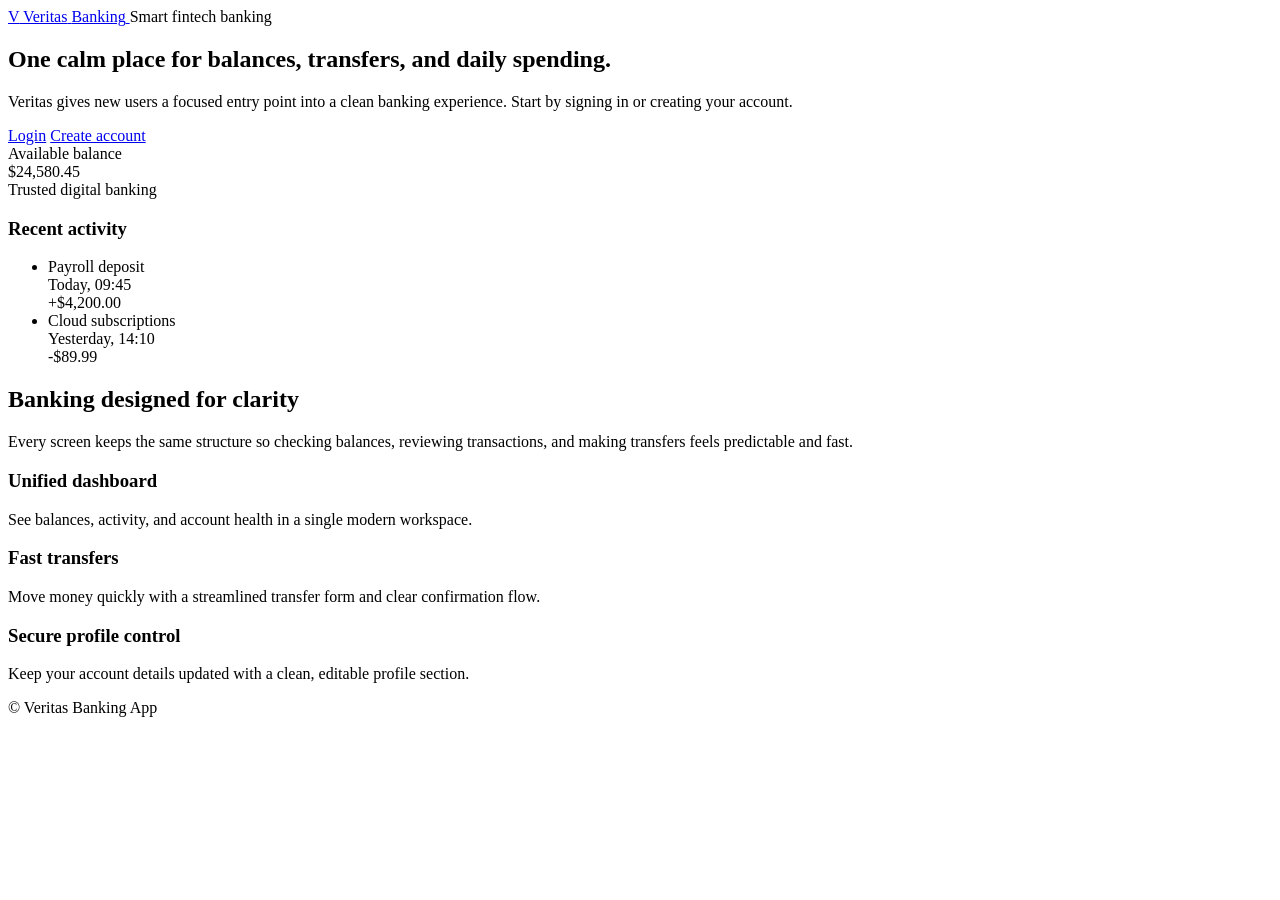
==== src/main/resources/templates/index.html @ 9a3cae2b "feat: basic security configured. feat: added basic front-end feat: impl index page successfully." ====
<!DOCTYPE html>
<html lang="en">
<head>
  <meta charset="UTF-8">
  <meta name="viewport" content="width=device-width, initial-scale=1.0">
  <title>Veritas | Modern Banking</title>
  <link rel="stylesheet" href="/css/styles.css">
</head>
<body class="landing-page">
  <div class="page-shell">
    <main class="main-content">
      <div class="container">
        <section class="hero landing-hero">
          <div class="hero-copy">
            <a class="landing-brand" href="index.html" aria-label="Veritas home">
              <span class="logo-mark" aria-hidden="true">V</span>
              <span class="logo-word">
                <span class="logo-name">Veritas</span>
                <span class="logo-tag">Banking</span>
              </span>
            </a>
            <span class="eyebrow">Smart fintech banking</span>
            <h1>One calm place for balances, transfers, and daily spending.</h1>
            <p class="lead">Veritas gives new users a focused entry point into a clean banking experience. Start by signing in or creating your account.</p>
            <div class="button-row">
              <a class="button button-primary" href="login.html">Login</a>
              <a class="button button-secondary" href="register.html">Create account</a>
            </div>
          </div>

          <aside class="hero-panel" aria-label="Balance overview preview">
            <span class="meta-label">Available balance</span>
            <div class="metric-value">$24,580.45</div>
            <span class="metric-trend">Trusted digital banking</span>
            <div class="summary-card">
              <h3>Recent activity</h3>
              <ul class="transaction-list">
                <li class="transaction-item">
                  <div>
                    <div class="item-title">Payroll deposit</div>
                    <div class="item-subtitle">Today, 09:45</div>
                  </div>
                  <div class="amount-positive">+$4,200.00</div>
                </li>
                <li class="transaction-item">
                  <div>
                    <div class="item-title">Cloud subscriptions</div>
                    <div class="item-subtitle">Yesterday, 14:10</div>
                  </div>
                  <div class="amount-negative">-$89.99</div>
                </li>
              </ul>
            </div>
          </aside>
        </section>

        <section class="section">
          <div class="section-heading">
            <h2>Banking designed for clarity</h2>
            <p class="section-copy">Every screen keeps the same structure so checking balances, reviewing transactions, and making transfers feels predictable and fast.</p>
          </div>
          <div class="grid grid-3">
            <article class="feature-card">
              <h3>Unified dashboard</h3>
              <p class="text-muted">See balances, activity, and account health in a single modern workspace.</p>
            </article>
            <article class="feature-card">
              <h3>Fast transfers</h3>
              <p class="text-muted">Move money quickly with a streamlined transfer form and clear confirmation flow.</p>
            </article>
            <article class="feature-card">
              <h3>Secure profile control</h3>
              <p class="text-muted">Keep your account details updated with a clean, editable profile section.</p>
            </article>
          </div>
        </section>
      </div>
    </main>

    <footer class="footer">
      <div class="container footer-inner">
        <p>&copy; Veritas Banking App</p>
      </div>
    </footer>
  </div>
</body>
</html>
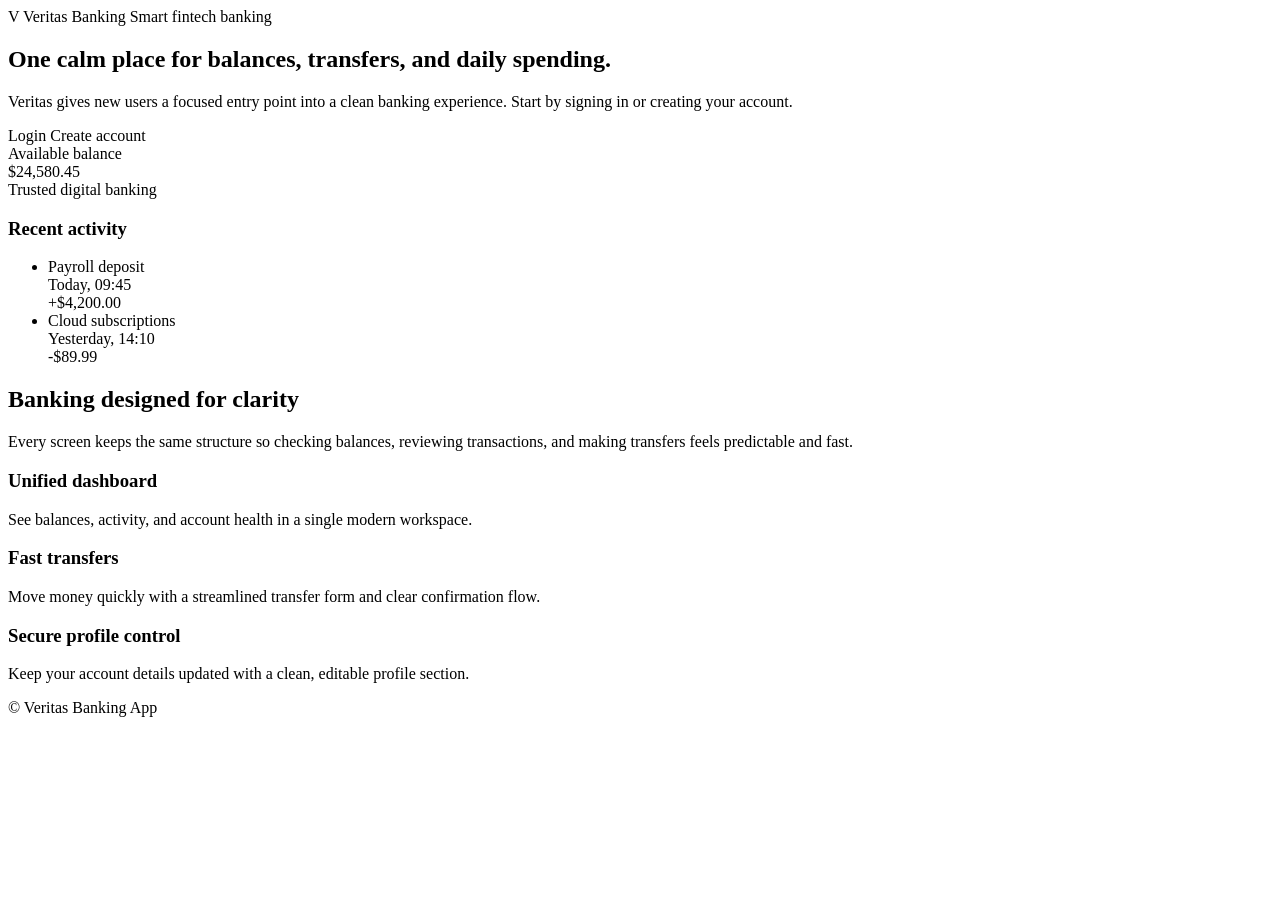
==== commit dcc73bbb: "feat:added proper link nav using thymeleaf feat:added endpoints for login,register,index pages" ====
--- a/src/main/resources/templates/index.html
+++ b/src/main/resources/templates/index.html
@@ -12,7 +12,7 @@
       <div class="container">
         <section class="hero landing-hero">
           <div class="hero-copy">
-            <a class="landing-brand" href="index.html" aria-label="Veritas home">
+            <a class="landing-brand" th:href="@{/index}" aria-label="Veritas home">
               <span class="logo-mark" aria-hidden="true">V</span>
               <span class="logo-word">
                 <span class="logo-name">Veritas</span>
@@ -23,8 +23,8 @@
             <h1>One calm place for balances, transfers, and daily spending.</h1>
             <p class="lead">Veritas gives new users a focused entry point into a clean banking experience. Start by signing in or creating your account.</p>
             <div class="button-row">
-              <a class="button button-primary" href="login.html">Login</a>
-              <a class="button button-secondary" href="register.html">Create account</a>
+              <a class="button button-primary" th:href="@{/login}">Login</a>
+              <a class="button button-secondary" th:href="@{/register}">Create account</a>
             </div>
           </div>
 
